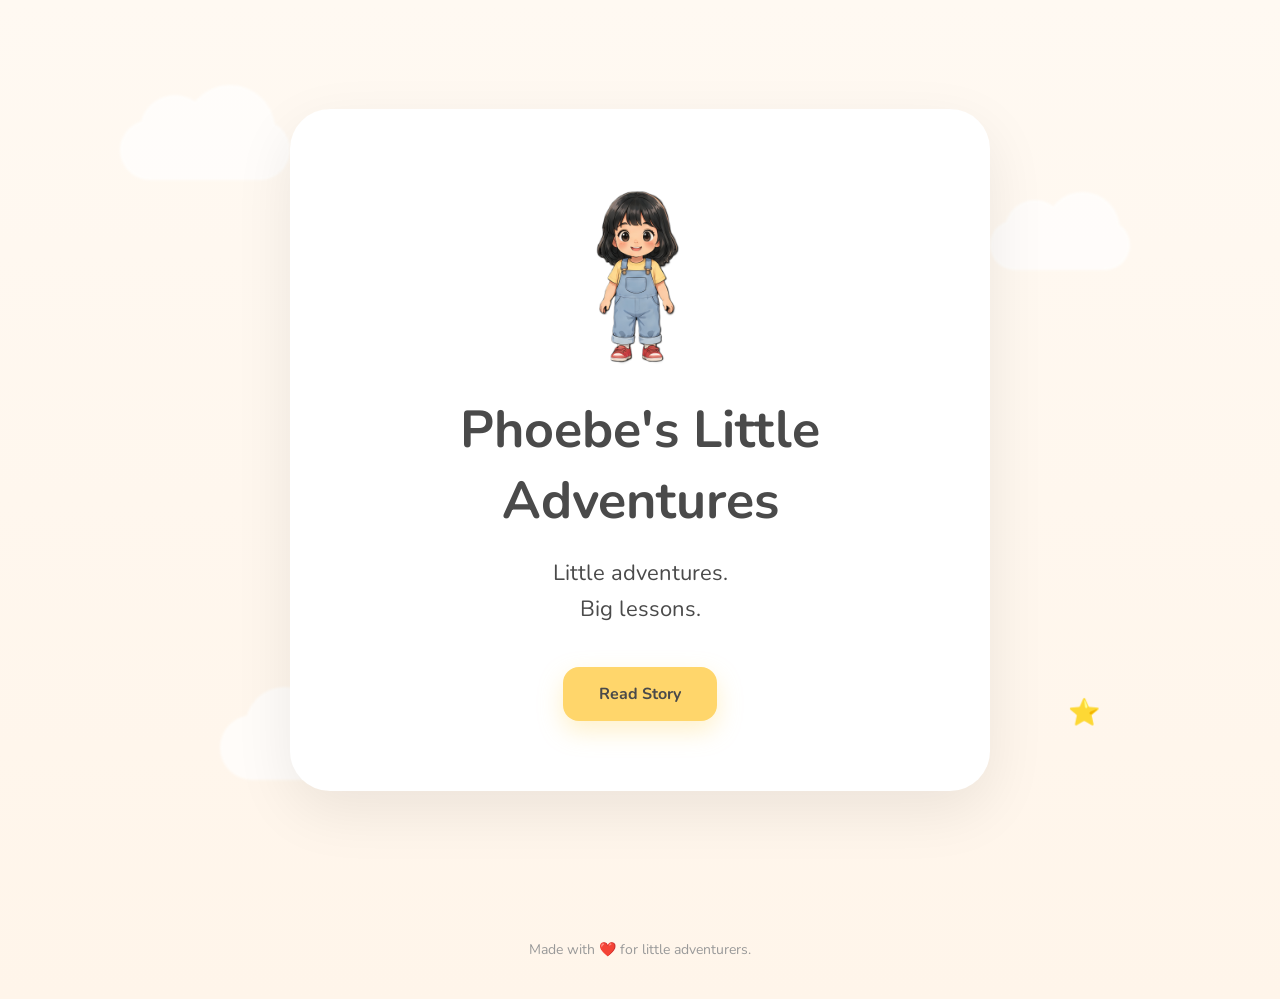
==== website/index.html @ a363d169 "feat: complete sprint 1 prototype" ====
<head>
    <meta charset="UTF-8">
    <meta name="viewport" content="width=device-width, initial-scale=1.0">

    <title>Phoebe's Little Adventures</title>

    <link rel="stylesheet" href="css/style.css">
</head>

<body>

    <!-- Hero Section -->
    <main class="hero">

        <div class="cloud cloud1"></div>
        <div class="cloud cloud2"></div>
        <div class="cloud cloud3"></div>

        <div class="star star1">✨</div>
        <div class="star star2">⭐</div>

        <div class="hero-content">

            <div class="hero-logo">

                <img
                src="images/phoebe.png"
                alt="Phoebe">

            </div>

            <h1 class="hero-title">
                Phoebe's Little Adventures
            </h1>

            <p class="hero-subtitle">
                Little adventures. <br>
                Big lessons.
            </p>

            <a href="story.html" class="btn-primary">
                Read Story
            </a>

        </div>

    </main>

    <footer class="footer">

    <p>
        Made with ❤️ for little adventurers.
    </p>

</footer>

    <script src="js/app.js"></script>

</body>
---- website/css/style.css ----
/* ===========================
   Phoebe Design System v0.1
=========================== */

@import url('https://fonts.googleapis.com/css2?family=Nunito:wght@400;700;800&display=swap');

:root{
    --primary:#FFD66B;
    --secondary:#FFB7C5;
    --accent:#8ED8F8;
    --background:#FFF9F2;
    --text:#4A4A4A;
    --white:#FFFFFF;
    --font:'Nunito',sans-serif;
}

/* ===========================
   Global Style
=========================== */

*{
    margin:0;
    padding:0;
    box-sizing:border-box;
}

body{
    background:linear-gradient(
        180deg,
        #FFF9F2 0%,
        #FFF5EA 100%
    );
    color:var(--text);
    font-family:var(--font);
    overflow-x:hidden;
}

.hero{
    display:flex;
    justify-content:center;
    align-items:center;
    min-height:100vh;    
    text-align:center;
    padding:20px;
    position:relative;
    overflow:hidden;
}

.hero-content{
    max-width:700px;
    background:white;
    padding:70px 60px;
    border-radius:40px;
        box-shadow:0 20px 60px rgba(0,0,0,.08);
    position:relative;
    z-index:2;
}

.hero-logo{
    animation:floating 3s ease-in-out infinite;
}

.hero-logo img{
    width:220px;
    max-width:100%;
}

.hero-title{
    font-size:52px;
    margin-top:20px;
}

.hero-subtitle{
    font-size:22px;
    margin-top:20px;
    line-height:1.6;
}

.btn-primary{
    display:inline-block;
    margin-top:40px;
    padding:16px 36px;
    background:var(--primary);
    color:var(--text);
    text-decoration:none;
    border-radius:16px;
    font-weight:bold;
    transition:.3s;
    box-shadow:0 10px 25px rgba(255,214,107,.35);
}

.btn-primary:hover{
    transform:translateY(-4px);
    box-shadow:0 16px 35px rgba(255,214,107,.45);
}

@keyframes floating{
    0%{
        transform:translateY(0);
    }
    50%{
        transform:translateY(-8px);
    }
    100%{
        transform:translateY(0);
    }
}

.btn-secondary:disabled{
    opacity:.5;
    background:#F5F5F5;
    border-color:#E5E5E5;
    cursor:not-allowed;
}

/* ===========================
   Decorative Background
=========================== */

.cloud{
    position:absolute;
    background:white;
    opacity:.7;
    border-radius:100px;
    filter:blur(1px);
}

.cloud::before,
.cloud::after{
    content:"";
    position:absolute;
    background:white;
    border-radius:50%;
}

.cloud1{
    width:170px;
    height:60px;
    top:120px;
    left:120px;
}

.cloud1::before{
    width:70px;
    height:70px;
    left:20px;
    top:-25px;
}

.cloud1::after{
    width:90px;
    height:90px;
    right:15px;
    top:-35px;
}

.cloud2{
    width:140px;
    height:50px;
    top:220px;
    right:150px;
}

.cloud2::before{
    width:60px;
    height:60px;
    left:15px;
    top:-20px;
}

.cloud2::after{
    width:75px;
    height:75px;
    right:10px;
    top:-28px;
}

.cloud3{
    width:200px;
    height:65px;
    bottom:120px;
    left:220px;
}

.cloud3::before{
    width:80px;
    height:80px;
    left:25px;
    top:-28px;
}

.cloud3::after{
    width:90px;
    height:90px;
    right:20px;
    top:-35px;
}

.star{
    position:absolute;
    font-size:26px;
    animation:floating 4s ease-in-out infinite;
}

.star1{
    top:160px;
    right:320px;
}

.star2{
    bottom:170px;
    right:180px;
}

/* ===========================
   Navbar
=========================== */

.navbar{
    position:absolute;
    top:20px;
    left:0;
    width:100%;
    display:flex;
    justify-content:space-between;
    align-items:center;
    padding:0 60px;
    z-index:10;
}

.nav-links{
    display:flex;
    gap:32px;
}

.nav-links a{
    text-decoration:none;
    color:var(--text);
    font-weight:700;
}

.nav-links a:hover{
    color:var(--primary);
}

/* ==========================
   STORY PAGE
========================== */

.story-page{
    display:flex;
    justify-content:center;
    padding:80px 20px;
}

.book{
    width:900px;
    min-height:700px;
    background:white;
    border-radius:40px;
    padding:60px;
    display:flex;
    flex-direction:column;
    text-align:center;
    box-shadow:
        0 25px 60px rgba(0,0,0,.08);
}

.book-image img{
    width:260px;
    margin:20px auto;
    animation:floating 3s ease-in-out infinite;
}

.book-image img{
    width:250px;
}

.book-text p{
    max-width:500px;
    margin:0 auto;
    font-size:20px;
    line-height:1.7;
    text-align:justify;
}

.chapter{
    display:inline-block;
    background:var(--primary);
    padding:8px 18px;
    border-radius:30px;
    font-weight:bold;
    margin-bottom:12px;
}

.book-text h1{
    font-size:42px;
    margin-bottom:25px;
}

.book-text p{
    font-size:22px;
    line-height:1.8;
}

.story-navigation{
    width:100%;
    margin-top:auto;
    padding-top:50px;
    display:flex;
    justify-content:space-between;
    align-items:center;
}

.page-number{
    color:#999;
    font-size:16px;
}

/* ==========================
   Responsive
========================== */

@media (max-width:768px){
    .navbar{
        padding:0 20px;
    }

    .nav-links{
        gap:16px;
        font-size:14px;
    }

    .hero-content{
        padding:40px 30px;
    }

    .hero-title{
        font-size:40px;
    }

    .hero-subtitle{
        font-size:18px;
    }

    .book{
        width:100%;
        min-height:auto;
        padding:40px 24px;
        border-radius:24px;
    }

    .book-image img{
        width:180px;
    }

    .book-text h1{
        font-size:40px;
    }

    .book-text p{
        font-size:18px;
    }

    .story-navigation{
        flex-direction:column;
        gap:20px;
    }
}

/* ==========================
   Footer
========================== */

.footer{

    text-align:center;

    padding:40px 20px;

    color:#999;

    font-size:14px;

}
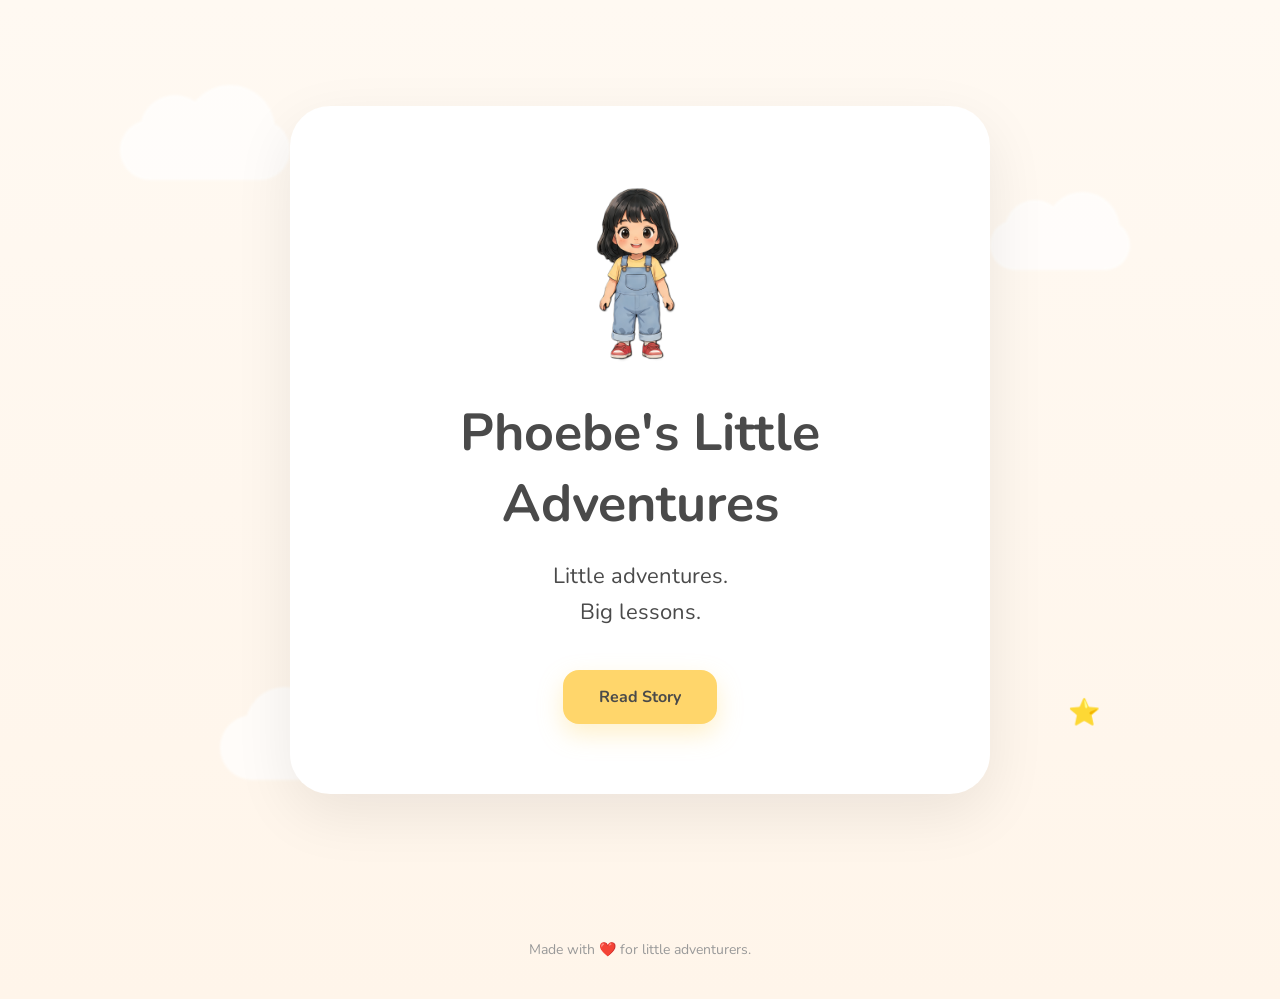
==== commit 4b5c326e: "chore(release): prepare project for v1.0 release candidate ### Improved - UI consistency across all " ====
--- a/website/index.html
+++ b/website/index.html
@@ -1,3 +1,6 @@
+<!DOCTYPE html>
+<html lang="en">
+
 <head>
     <meta charset="UTF-8">
     <meta name="viewport" content="width=device-width, initial-scale=1.0">
@@ -9,15 +12,14 @@
 
 <body>
 
-    <!-- Hero Section -->
     <main class="hero">
 
-        <div class="cloud cloud1"></div>
-        <div class="cloud cloud2"></div>
-        <div class="cloud cloud3"></div>
+        <div class="cloud cloud1" aria-hidden="true"></div>
+        <div class="cloud cloud2" aria-hidden="true"></div>
+        <div class="cloud cloud3" aria-hidden="true"></div>
 
-        <div class="star star1">✨</div>
-        <div class="star star2">⭐</div>
+        <div class="star star1" aria-hidden="true">✨</div>
+        <div class="star star2" aria-hidden="true">⭐</div>
 
         <div class="hero-content">
 
@@ -38,7 +40,7 @@
                 Big lessons.
             </p>
 
-            <a href="story.html" class="btn-primary">
+            <a href="books.html" class="btn-primary">
                 Read Story
             </a>
 
@@ -48,12 +50,12 @@
 
     <footer class="footer">
 
-    <p>
-        Made with ❤️ for little adventurers.
-    </p>
+        <p>
+            Made with ❤️ for little adventurers.
+        </p>
 
-</footer>
+    </footer>
 
-    <script src="js/app.js"></script>
+</body>
 
-</body>+</html>
--- a/website/css/style.css
+++ b/website/css/style.css
@@ -1,7 +1,6 @@
 /* ===========================
    Phoebe Design System v0.1
 =========================== */
-
 @import url('https://fonts.googleapis.com/css2?family=Nunito:wght@400;700;800&display=swap');
 
 :root{
@@ -10,6 +9,7 @@
     --accent:#8ED8F8;
     --background:#FFF9F2;
     --text:#4A4A4A;
+    --muted:#666666;
     --white:#FFFFFF;
     --font:'Nunito',sans-serif;
 }
@@ -17,7 +17,6 @@
 /* ===========================
    Global Style
 =========================== */
-
 *{
     margin:0;
     padding:0;
@@ -35,6 +34,19 @@
     overflow-x:hidden;
 }
 
+a,
+button,
+input{
+    font-family:var(--font);
+}
+
+a:focus-visible,
+button:focus-visible,
+input:focus-visible{
+    outline:3px solid var(--accent);
+    outline-offset:4px;
+}
+
 .hero{
     display:flex;
     justify-content:center;
@@ -51,7 +63,7 @@
     background:white;
     padding:70px 60px;
     border-radius:40px;
-        box-shadow:0 20px 60px rgba(0,0,0,.08);
+    box-shadow:0 20px 60px rgba(0,0,0,.08);
     position:relative;
     z-index:2;
 }
@@ -85,7 +97,12 @@
     text-decoration:none;
     border-radius:16px;
     font-weight:bold;
-    transition:.3s;
+    border:none;
+    cursor:pointer;
+    transition:
+        transform .3s ease,
+        box-shadow .3s ease,
+        opacity .3s ease;
     box-shadow:0 10px 25px rgba(255,214,107,.35);
 }
 
@@ -113,10 +130,27 @@
     cursor:not-allowed;
 }
 
+.btn-secondary{
+    padding:14px 28px;
+    border:2px solid #E5E5E5;
+    border-radius:16px;
+    background:#fff;
+    color:var(--text);
+    font-weight:700;
+    cursor:pointer;
+    transition:
+        transform .3s ease,
+        box-shadow .3s ease;
+}
+
+.btn-secondary:not(:disabled):hover{
+    transform:translateY(-3px);
+    box-shadow:0 10px 24px rgba(0,0,0,.08);
+}
+
 /* ===========================
    Decorative Background
 =========================== */
-
 .cloud{
     position:absolute;
     background:white;
@@ -215,7 +249,6 @@
 /* ===========================
    Navbar
 =========================== */
-
 .navbar{
     position:absolute;
     top:20px;
@@ -237,90 +270,93 @@
     text-decoration:none;
     color:var(--text);
     font-weight:700;
-}
-
-.nav-links a:hover{
+    border-radius:10px;
+    padding:6px 8px;
+}
+
+.nav-links a:hover,
+.nav-links a[aria-current="page"]{
     color:var(--primary);
 }
 
 /* ==========================
    STORY PAGE
 ========================== */
-
 .story-page{
     display:flex;
     justify-content:center;
-    padding:80px 20px;
+    padding:110px 20px 80px;
 }
 
 .book{
-    width:900px;
-    min-height:700px;
+    max-width:760px;
+    width:100%;
+    margin:auto;
     background:white;
-    border-radius:40px;
-    padding:60px;
+    border-radius:32px;
+    padding:50px 40px;
+    box-shadow:0 20px 50px rgba(0,0,0,.08);
     display:flex;
     flex-direction:column;
+    align-items:center;
     text-align:center;
-    box-shadow:
-        0 25px 60px rgba(0,0,0,.08);
 }
 
 .book-image img{
-    width:260px;
-    margin:20px auto;
+    width:220px;
+    max-width:100%;
+    margin:20px auto 25px;
     animation:floating 3s ease-in-out infinite;
 }
 
-.book-image img{
-    width:250px;
-}
-
 .book-text p{
-    max-width:500px;
-    margin:0 auto;
+    max-width:560px;
+    margin:auto;
     font-size:20px;
-    line-height:1.7;
+    line-height:1.8;
     text-align:justify;
 }
 
 .chapter{
     display:inline-block;
     background:var(--primary);
-    padding:8px 18px;
+    padding:10px 22px;
     border-radius:30px;
     font-weight:bold;
-    margin-bottom:12px;
+    margin-bottom:18px;
 }
 
 .book-text h1{
     font-size:42px;
-    margin-bottom:25px;
-}
-
-.book-text p{
-    font-size:22px;
-    line-height:1.8;
+    line-height:1.25;
+    margin-bottom:22px;
 }
 
 .story-navigation{
     width:100%;
-    margin-top:auto;
-    padding-top:50px;
+    margin-top:50px;
+    padding-top:30px;
+    border-top:1px solid #f0f0f0;
     display:flex;
     justify-content:space-between;
     align-items:center;
 }
 
+.story-navigation .btn-primary,
+.story-navigation .btn-secondary{
+    margin-top:0;
+}
+
 .page-number{
-    color:#999;
-    font-size:16px;
+    font-size:18px;
+    font-weight:700;
+    color:var(--muted);
 }
 
 /* ==========================
    Responsive
 ========================== */
-
+/*Mobile VIEW*/
 @media (max-width:768px){
     .navbar{
         padding:0 20px;
@@ -333,6 +369,7 @@
 
     .hero-content{
         padding:40px 30px;
+        border-radius:28px;
     }
 
     .hero-title{
@@ -366,20 +403,392 @@
         flex-direction:column;
         gap:20px;
     }
+
+    .story-navigation .btn-primary,
+    .story-navigation .btn-secondary{
+        width:100%;
+        margin-top:0;
+    }
 }
 
 /* ==========================
    Footer
 ========================== */
-
 .footer{
-
     text-align:center;
-
     padding:40px 20px;
-
     color:#999;
-
     font-size:14px;
-
-}+}
+
+/* ==========================
+   Page Animation
+========================== */
+.fade-out{
+    opacity:0;
+    transform:translateY(10px);
+}
+
+.book{
+    transition:
+        opacity .3s ease,
+        transform .3s ease;
+}
+
+/* ==========================
+   Flip Animation
+========================== */
+.flip-next{
+    animation:flipNext .5s ease;
+}
+
+.flip-prev{
+    animation:flipPrev .5s ease;
+}
+
+@keyframes flipNext{
+    0%{
+        transform:rotateY(0deg);
+        opacity:1;
+    }
+
+    50%{
+        transform:rotateY(15deg);
+        opacity:.5
+    }
+
+    100%{
+        transform:rotateY(0deg);
+        opacity:1;
+    }
+}
+
+@keyframes flipPrev{
+
+    0%{
+        transform:rotateY(0deg);
+        opacity:1;
+    }
+
+    50%{
+        transform:rotateY(-15deg);
+        opacity:.5;
+    }
+
+    100%{
+        transform:rotateY(0deg);
+        opacity:1;
+    }
+
+}
+
+/* ==========================
+   Bookshelf
+========================== */
+.bookshelf{
+    max-width:1400px;
+    margin:100px auto;
+    padding:40px 24px;
+}
+
+.bookshelf-title{
+    text-align:center;
+    font-size:56px;
+    font-weight:800;
+    margin-bottom:60px;
+}
+
+.books-grid{
+    display:grid;
+    grid-template-columns:
+        repeat(auto-fit, minmax(180px,1fr));
+    gap:36px;
+    margin-top:40px;
+}
+
+.book-card{
+    position:relative;
+    width:100%;
+    max-width:none;
+    margin:auto;
+    background:#fff;
+    border-radius:24px;
+    overflow:hidden;
+    display:flex;
+    flex-direction:column;
+    padding:18px;
+    box-shadow:0 10px 30px rgba(0,0,0,.08);
+    transition:
+        transform .3s ease,
+        box-shadow .3s ease;
+}
+
+.book-card h3{
+    font-size:18px;
+    font-weight:700;
+    line-height:1.4;
+    margin:8px 0 12px;
+    min-height:50px;
+    display:flex;
+    align-items:center;
+    justify-content:center;
+    text-align:center;
+}
+
+.book-card:hover {
+    transform: translateY(-8px);
+    box-shadow:
+        0 18px 45px rgba(0,0,0,.15);
+}
+
+.book-card:hover img {
+    transform: scale(1.01);
+}
+
+.book-card img{
+    width:100%;
+    border-radius:18px;
+}
+
+.coming-soon{
+    opacity:.7;
+    cursor:default;
+}
+
+@media (max-width:768px){
+
+    .bookshelf{
+        margin-top:90px;
+        padding:20px;
+    }
+
+    .bookshelf-title{
+        font-size:34px;
+        margin-bottom:30px;
+    }
+
+    .books-grid{
+        grid-template-columns:repeat(2, minmax(0,1fr));
+        gap:16px;
+    }
+
+    .book-card{
+        max-width:none;
+        width:100%;
+    }
+
+}
+
+.read-btn {
+    margin-top:auto;
+    display: block;
+    width: 100%;
+    text-align: center;
+    padding: 14px;
+    border-radius: 14px;
+    background: var(--primary);
+    color:var(--text);
+    text-decoration: none;
+    font-size:15px;
+    font-weight: bold;
+    transition: .3s;
+}
+
+.read-btn:hover {
+    opacity:.9;
+    transform:translateY(-2px);
+}
+
+ .book-card p {
+    color:var(--muted);
+    font-size: 14px;
+    margin-bottom: 16px;
+}
+
+.favorite-btn{
+    position: absolute;
+    top: 10px;
+    left: 10px;
+    width: 32px;
+    height: 32px;
+    border: none;
+    border-radius: 50%;
+    background: rgba(255,255,255,.95);
+    font-size: 16px;
+    display: flex;
+    justify-content: center;
+    align-items: center;
+    cursor: pointer;
+    z-index: 20;
+    transition: all .25s ease;
+    box-shadow: 0 4px 10px rgba(0,0,0,.12);
+}
+
+.favorite-btn.active{
+    color:#ff4d6d;
+}
+
+.favorite-btn:hover{
+    transform: scale(1.08);
+    background: white;
+}
+
+.favorite-btn:active{
+    transform: scale(.9);
+}
+
+.book-cover{
+    overflow: hidden;
+    border-radius: 18px;
+}
+
+.book-cover img{
+    width: 100%;
+    display: block;
+    transition: transform .3s ease;
+}
+
+.book-card:hover .book-cover img{
+    transform: scale(1.04);
+}
+
+.book-info{
+    padding-top: 16px;
+}
+
+.reading-stats{
+    display:flex;
+    flex-wrap:wrap;
+    justify-content:center;
+    gap:14px;
+    max-width:760px;
+    margin:-30px auto 36px;
+    padding:18px;
+    background:#fff;
+    border-radius:24px;
+    box-shadow:0 10px 30px rgba(0,0,0,.08);
+}
+
+.reading-stats span{
+    background:#FFF9F2;
+    border-radius:18px;
+    padding:12px 18px;
+    font-weight:700;
+    box-shadow:0 4px 12px rgba(0,0,0,.05);
+}
+
+.reading-status{
+    display:inline-block;
+    align-self:center;
+    background:#FFF9F2;
+    border-radius:20px;
+    padding:6px 12px;
+    font-size:13px;
+    font-weight:700;
+    margin-bottom:8px;
+}
+
+.status-new{
+    background:#EAF6FF;
+    color:#2277B8;
+}
+
+.status-reading{
+    background:#FFF1DC;
+    color:#C46A00;
+}
+
+.status-finished{
+    background:#EAF8EA;
+    color:#2F8F46;
+}
+
+.progress-bar{
+    width:100%;
+    height:10px;
+    background:#F5F5F5;
+    border-radius:20px;
+    overflow:hidden;
+    margin:4px 0 8px;
+}
+
+.progress-fill{
+    height:100%;
+    background:var(--accent);
+    border-radius:20px;
+    transition:width .35s ease;
+}
+
+.progress-text{
+    text-align:center;
+    font-weight:700;
+}
+
+#empty-favorites{
+    max-width:520px;
+    margin:50px auto 0;
+    padding:48px 28px;
+}
+
+#empty-favorites h2{
+    font-size:28px;
+}
+
+#empty-favorites p{
+    font-size:17px;
+    line-height:1.6;
+}
+
+/* ==========================
+   SEARCH BOX
+========================== */
+/*Mobile VIEW*/
+@media (max-width:768px){
+    .search-box{
+        max-width:100%;
+        margin-bottom:24px;
+    }
+}
+
+.search-box{
+    width:100%;
+    max-width:420px;
+    margin:0 auto 40px;
+}
+
+.search-box input{
+    width:100%;
+    height:48px;
+    padding:0 18px;
+    border:none;
+    border-radius:24px;
+    background:#fff;
+    font-size:15px;
+    box-shadow:0 8px 20px rgba(0,0,0,.08);
+    transition:.25s;
+}
+
+.search-box input:focus{
+    outline:none;
+    box-shadow:0 10px 24px rgba(142,216,248,.35);
+}
+
+/* ==========================
+   COMING SOON PAGE
+========================== */
+.coming-soon{
+    margin-top:60px;
+    text-align:center;
+    background:#fff;
+    border-radius:24px;
+    padding:40px 24px;
+    box-shadow:0 10px 30px rgba(0,0,0,.08);
+}
+
+.coming-soon h2{
+    margin-bottom:6px;
+}
+
+.coming-soon p{
+    color:#777;
+}
